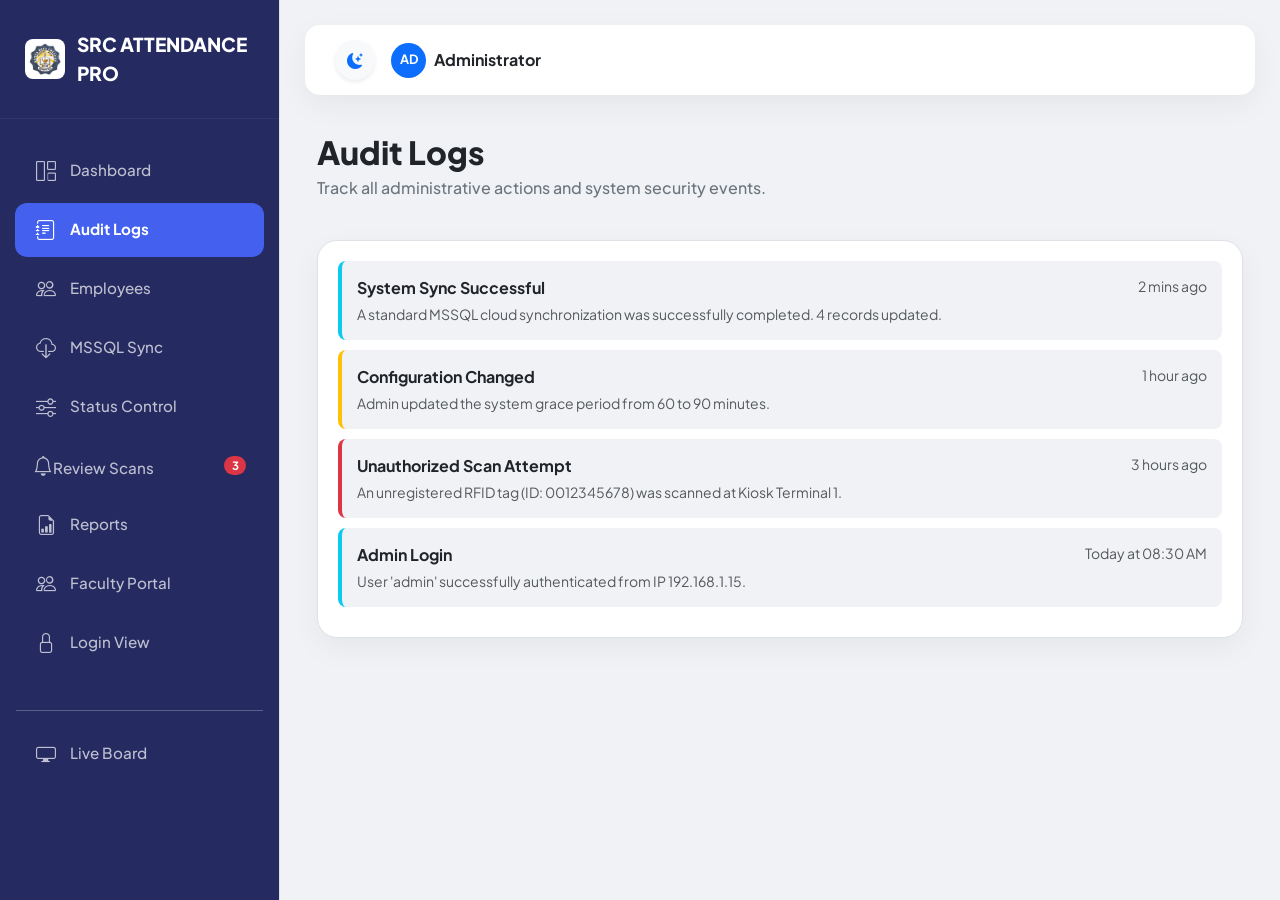
==== admin-audit.html @ 251c7570 "Complete static demo implementation for Admin and Faculty perspectives" ====
<!DOCTYPE html>
<html lang="en" data-theme="light">
<head>
    <meta charset="UTF-8">
    <meta name="viewport" content="width=device-width, initial-scale=1.0">
    <title>Audit Logs | SRC Attendance Pro</title>
    <link href="https://cdn.jsdelivr.net/npm/bootstrap@5.3.0/dist/css/bootstrap.min.css" rel="stylesheet">
    <link rel="stylesheet" href="https://cdn.jsdelivr.net/npm/bootstrap-icons@1.11.0/font/bootstrap-icons.css">
    <link href="https://fonts.googleapis.com/css2?family=Plus+Jakarta+Sans:wght@400;500;600;700;800&display=swap" rel="stylesheet">
    <link rel="stylesheet" href="css/demo-style.css">
    <script src="https://code.jquery.com/jquery-3.6.0.min.js"></script>
    <style>
        .log-container {
            background: var(--bg-card);
            border-radius: 20px;
            padding: 20px;
            border: 1px solid var(--border-color);
            box-shadow: var(--card-shadow);
        }
        .log-entry { border-left: 4px solid var(--primary); padding: 15px; margin-bottom: 10px; background: var(--bg-body); border-radius: 8px; }
        .log-entry.warn { border-left-color: var(--warning); }
        .log-entry.err { border-left-color: var(--danger); }
        .log-entry.info { border-left-color: var(--info); }
    </style>
</head>
<body>

    <aside id="sidebar">
        <div class="sidebar-brand">
            <img src="assets/logo.jpg" alt="Logo" class="sidebar-logo">
            <span>SRC ATTENDANCE PRO</span>
        </div>
        <nav class="nav-menu">
            <div class="nav-item"><a href="index.html" class="nav-link"><i class="bi bi-grid-1x2"></i><span>Dashboard</span></a></div>
            <div class="nav-item"><a href="admin-audit.html" class="nav-link active"><i class="bi bi-journal-text"></i><span>Audit Logs</span></a></div>
            <div class="nav-item"><a href="admin-employees.html" class="nav-link"><i class="bi bi-people"></i><span>Employees</span></a></div>
            <div class="nav-item"><a href="admin-sync.html" class="nav-link"><i class="bi bi-cloud-download"></i><span>MSSQL Sync</span></a></div>
            <div class="nav-item"><a href="admin-status.html" class="nav-link"><i class="bi bi-sliders"></i><span>Status Control</span></a></div>
            <div class="nav-item"><a href="admin-review.html" class="nav-link d-flex justify-content-between align-items-center"><div><i class="bi bi-bell"></i><span>Review Scans</span></div><span class="badge bg-danger rounded-pill">3</span></a></div>
            <div class="nav-item"><a href="admin-reports.html" class="nav-link"><i class="bi bi-file-earmark-bar-graph"></i><span>Reports</span></a></div>
            <div class="nav-item"><a href="faculty.html" class="nav-link"><i class="bi bi-people"></i><span>Faculty Portal</span></a></div>
            <div class="nav-item"><a href="login.html" class="nav-link"><i class="bi bi-lock"></i><span>Login View</span></a></div>
            <div class="mt-auto py-4"><hr class="mx-3 opacity-25"><div class="nav-item"><a href="live.html" class="nav-link"><i class="bi bi-display"></i><span>Live Board</span></a></div></div>
        </nav>
    </aside>

    <div id="content">
        <div class="top-navbar">
            <button id="sidebarToggle" class="btn btn-light d-lg-none"><i class="bi bi-list"></i></button>
            <div class="d-flex align-items-center gap-3">
                <button id="theme-toggle" class="btn btn-light rounded-circle p-2 shadow-sm" style="width: 40px; height: 40px;"><i class="bi bi-moon-stars-fill text-primary"></i></button>
                <div class="dropdown">
                    <a href="#" class="d-flex align-items-center text-decoration-none">
                        <div class="bg-primary text-white rounded-circle me-2 d-flex align-items-center justify-content-center" style="width: 35px; height: 35px; font-weight: 700; font-size: 0.8rem;">AD</div>
                        <span class="fw-bold text-dark">Administrator</span>
                    </a>
                </div>
            </div>
        </div>

        <div class="container-fluid py-2">
            <div class="welcome-section">
                <h1>Audit Logs</h1>
                <p>Track all administrative actions and system security events.</p>
            </div>

            <div class="log-container">
                <div class="log-entry info">
                    <div class="d-flex justify-content-between mb-1">
                        <span class="fw-bold">System Sync Successful</span>
                        <span class="small text-muted">2 mins ago</span>
                    </div>
                    <p class="small mb-0 text-muted">A standard MSSQL cloud synchronization was successfully completed. 4 records updated.</p>
                </div>
                <div class="log-entry warn">
                    <div class="d-flex justify-content-between mb-1">
                        <span class="fw-bold">Configuration Changed</span>
                        <span class="small text-muted">1 hour ago</span>
                    </div>
                    <p class="small mb-0 text-muted">Admin updated the system grace period from 60 to 90 minutes.</p>
                </div>
                <div class="log-entry err">
                    <div class="d-flex justify-content-between mb-1">
                        <span class="fw-bold">Unauthorized Scan Attempt</span>
                        <span class="small text-muted">3 hours ago</span>
                    </div>
                    <p class="small mb-0 text-muted">An unregistered RFID tag (ID: 0012345678) was scanned at Kiosk Terminal 1.</p>
                </div>
                <div class="log-entry info">
                    <div class="d-flex justify-content-between mb-1">
                        <span class="fw-bold">Admin Login</span>
                        <span class="small text-muted">Today at 08:30 AM</span>
                    </div>
                    <p class="small mb-0 text-muted">User 'admin' successfully authenticated from IP 192.168.1.15.</p>
                </div>
            </div>
        </div>
    </div>

    <script src="https://cdn.jsdelivr.net/npm/bootstrap@5.3.0/dist/js/bootstrap.bundle.min.js"></script>
    <script>
        $(document).ready(function() {
            $('#sidebarToggle').click(function() { $('#sidebar').toggleClass('show'); });
            $('#theme-toggle').click(function() {
                const body = $('html');
                if (body.attr('data-theme') === 'light') body.attr('data-theme', 'dark');
                else body.attr('data-theme', 'light');
            });
        });
    </script>
</body>
</html>
---- css/demo-style.css ----
:root {
    --primary: #4361ee;
    --primary-light: #4895ef;
    --secondary: #3f37c9;
    --success: #198754;
    --danger: #dc3545;
    --warning: #ffc107;
    --info: #0dcaf0;
    --dark: #212529;
    --light: #f8f9fa;
    --sidebar-width: 280px;
    --sidebar-collapsed-width: 80px;
    --glass-bg: rgba(255, 255, 255, 0.95);
    --card-shadow: 0 10px 30px rgba(0, 0, 0, 0.05);

    /* Theme Variables */
    --bg-body: #f0f2f5;
    --bg-card: #ffffff;
    --text-main: #212529;
    --text-muted: #6c757d;
    --border-color: #dee2e6;
    --topbar-bg: #ffffff;
    --sidebar-bg: #252b61;
}

[data-theme="dark"] {
    --bg-body: #0f172a;
    --bg-card: #1e293b;
    --text-main: #f8fafc;
    --text-muted: #94a3b8;
    --border-color: #334155;
    --topbar-bg: #1e293b;
    --sidebar-bg: #020617;
    --card-shadow: 0 10px 30px rgba(0, 0, 0, 0.3);
    --light: #334155;
    --dark: #f8fafc;
}

* {
    margin: 0;
    padding: 0;
    box-sizing: border-box;
}

body {
    font-family: 'Inter', 'Plus Jakarta Sans', sans-serif;
    background-color: var(--bg-body);
    color: var(--text-main);
    min-height: 100vh;
}

/* Sidebar */
#sidebar {
    width: var(--sidebar-width);
    height: 100vh;
    position: fixed;
    left: 0;
    top: 0;
    background: var(--sidebar-bg);
    color: white;
    z-index: 1000;
    display: flex;
    flex-direction: column;
    border-right: 1px solid var(--border-color);
}

.sidebar-brand {
    padding: 30px 25px;
    font-size: 1.2rem;
    font-weight: 800;
    display: flex;
    align-items: center;
    gap: 12px;
    border-bottom: 1px solid rgba(255, 255, 255, 0.05);
}

.sidebar-logo {
    width: 40px;
    height: 40px;
    object-fit: contain;
    border-radius: 8px;
    background: white;
    padding: 4px;
}

.nav-menu {
    padding: 20px 0;
    flex: 1;
    overflow-y: auto;
}

.nav-item {
    padding: 0 15px;
    margin-top: 5px;
}

.nav-link {
    display: flex;
    align-items: center;
    gap: 12px;
    padding: 12px 18px;
    color: rgba(255, 255, 255, 0.7);
    text-decoration: none;
    border-radius: 12px;
    font-size: 0.95rem;
    font-weight: 500;
    transition: all 0.2s;
}

.nav-link i {
    font-size: 1.25rem;
    width: 25px;
    text-align: center;
}

.nav-link:hover {
    background: rgba(255, 255, 255, 0.05);
    color: white;
}

.nav-link.active {
    background: var(--primary) !important;
    color: white !important;
    font-weight: 700;
}

/* Content */
#content {
    margin-left: var(--sidebar-width);
    padding: 25px;
    min-height: 100vh;
}

.top-navbar {
    background: var(--topbar-bg);
    padding: 15px 30px;
    border-radius: 15px;
    margin-bottom: 30px;
    display: flex;
    justify-content: space-between;
    align-items: center;
    box-shadow: var(--card-shadow);
}

.welcome-section {
    margin-bottom: 40px;
}

.welcome-section h1 {
    font-weight: 800;
    font-size: 2rem;
    margin-bottom: 5px;
}

.welcome-section p {
    color: var(--text-muted);
    font-weight: 500;
}

/* Stat Cards */
.stats-grid {
    display: grid;
    grid-template-columns: repeat(auto-fit, minmax(260px, 1fr));
    gap: 20px;
    margin-bottom: 30px;
}

.stat-card {
    background: var(--bg-card);
    padding: 24px;
    border-radius: 24px;
    box-shadow: var(--card-shadow);
    border: 1px solid var(--border-color);
    position: relative;
    overflow: hidden;
    transition: transform 0.3s cubic-bezier(0.34, 1.56, 0.64, 1);
    text-decoration: none;
    color: inherit;
}

.stat-card:hover { transform: translateY(-8px); }

.stat-icon-box {
    width: 48px;
    height: 48px;
    border-radius: 14px;
    display: flex;
    align-items: center;
    justify-content: center;
    font-size: 1.5rem;
    margin-bottom: 12px;
}

.stat-label {
    font-size: .875rem;
    font-weight: 600;
    color: var(--text-muted);
    text-transform: uppercase;
    letter-spacing: .05em;
}

.stat-number {
    font-size: 2.25rem;
    font-weight: 800;
    margin-top: 4px;
}

.stat-bg-icon {
    position: absolute;
    right: -10px;
    bottom: -15px;
    font-size: 6rem;
    opacity: .03;
    transform: rotate(-15deg);
    pointer-events: none;
}

/* Accents */
.accent-primary   .stat-icon-box { background: rgba(67, 97, 238, 0.1); color: var(--primary); }
.accent-success   .stat-icon-box { background: rgba(25, 135, 84, 0.1); color: var(--success); }
.accent-danger    .stat-icon-box { background: rgba(220, 53, 69, 0.1); color: var(--danger); }
.accent-warning   .stat-icon-box { background: rgba(255, 193, 7, 0.1); color: #9a6d00; }
.accent-info      .stat-icon-box { background: rgba(13, 202, 240, 0.1); color: var(--info); }
.accent-secondary .stat-icon-box { background: rgba(108, 117, 125, 0.1); color: #6c757d; }

/* Bottom Grid */
.bottom-grid {
    display: grid;
    grid-template-columns: 2fr 1fr;
    gap: 24px;
}

.action-card {
    background: var(--bg-card);
    border-radius: 24px;
    padding: 30px;
    border: 1px solid var(--border-color);
    box-shadow: var(--card-shadow);
}

.quick-action-btn {
    background: var(--bg-body);
    border-radius: 20px;
    padding: 24px;
    text-align: center;
    text-decoration: none;
    color: var(--text-main);
    font-weight: 700;
    transition: all 0.3s;
    display: flex;
    flex-direction: column;
    align-items: center;
    gap: 12px;
}

.quick-action-btn:hover {
    background: var(--bg-card);
    transform: translateY(-4px);
    color: var(--primary);
    box-shadow: var(--card-shadow);
}

.quick-action-btn i { font-size: 1.75rem; }

/* TV Styles (Exact Replica) */
.tv-summary {
    display: flex;
    justify-content: center;
    padding: 15px;
    background: #151b23;
    gap: 15px;
    border-bottom: 2px solid #30363d;
}

.tv-grid {
    display: grid;
    grid-template-columns: repeat(20, 1fr);
    grid-template-rows: repeat(4, 1fr);
    gap: 6px;
    padding: 15px;
    background: #0d1117;
    height: calc(100vh - 160px);
}

.tv-card {
    background: #151b23;
    border: 1px solid #30363d;
    border-radius: 10px;
    padding: 6px 4px;
    display: flex;
    flex-direction: column;
    align-items: center;
    position: relative;
    transition: transform 0.2s, box-shadow 0.2s;
}

.tv-card:hover { transform: translateY(-3px); z-index: 100; box-shadow: 0 8px 28px rgba(0,0,0,0.5); }

.tv-card::before {
    content: '';
    position: absolute;
    top: 0; left: 0; right: 0; height: 4px;
    background: #cbd5e1;
}

.tv-card.status-in::before { background: #22c55e; }
.tv-card.status-out::before { background: #ef4444; }

.tv-profile {
    width: 50px;
    height: 50px;
    border-radius: 50%;
    border: 2px solid #cbd5e1;
    overflow: hidden;
    margin-bottom: 4px;
}

.tv-profile img { width: 100%; height: 100%; object-fit: cover; }

.tv-name { font-size: 0.72rem; font-weight: 800; color: white; line-height: 1.1; margin-bottom: 2px; text-align: center; }
.tv-dept { font-size: 0.45rem; color: #3b82f6; text-transform: uppercase; font-weight: 700; }

.time-popup {
    position: absolute;
    bottom: calc(100% + 10px);
    left: 50%;
    transform: translateX(-50%);
    width: 180px;
    background: #0f172a;
    padding: 12px;
    border-radius: 12px;
    opacity: 0;
    pointer-events: none;
    transition: 0.2s;
    z-index: 1000;
    border: 1px solid rgba(255,255,255,0.1);
}

.tv-card:hover .time-popup { opacity: 1; }

.popup-row { display: flex; justify-content: space-between; padding: 4px 0; border-bottom: 1px solid rgba(255,255,255,0.1); }
.popup-label { font-size: 0.65rem; color: #64748b; font-weight: 700; }
.popup-time { font-size: 0.88rem; font-weight: 800; color: #58a6ff; }

/* Responsive */
@media (max-width: 992px) {
    #sidebar { left: -100%; }
    #content { margin-left: 0; }
    .bottom-grid { grid-template-columns: 1fr; }
}
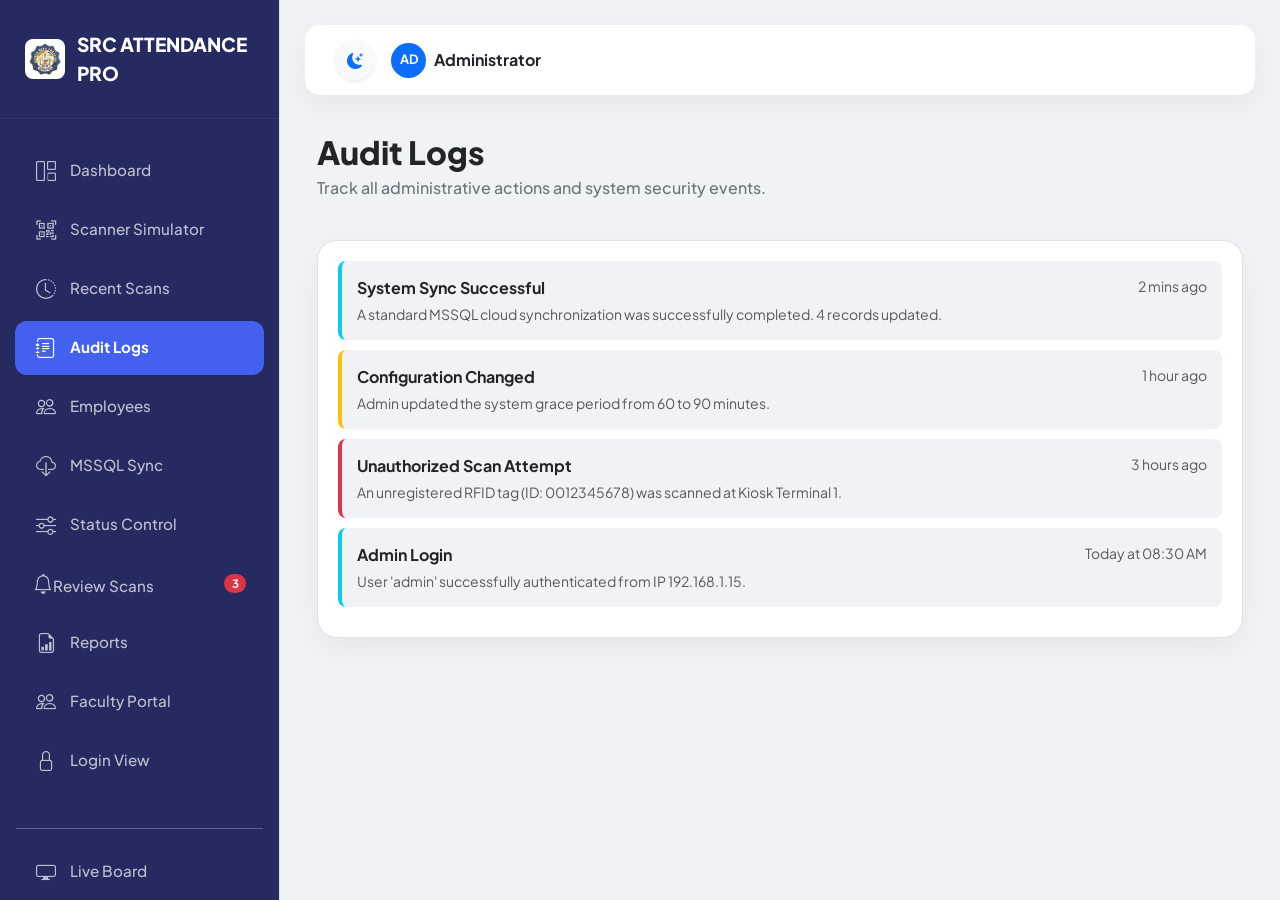
==== commit 8b9aa12b: "Add Scanner Simulator and Recent Scans features for Admin demo" ====
--- a/admin-audit.html
+++ b/admin-audit.html
@@ -32,6 +32,8 @@
         </div>
         <nav class="nav-menu">
             <div class="nav-item"><a href="index.html" class="nav-link"><i class="bi bi-grid-1x2"></i><span>Dashboard</span></a></div>
+            <div class="nav-item"><a href="scanner-simulator.html" class="nav-link"><i class="bi bi-qr-code-scan"></i><span>Scanner Simulator</span></a></div>
+            <div class="nav-item"><a href="recent-scans.html" class="nav-link"><i class="bi bi-clock-history"></i><span>Recent Scans</span></a></div>
             <div class="nav-item"><a href="admin-audit.html" class="nav-link active"><i class="bi bi-journal-text"></i><span>Audit Logs</span></a></div>
             <div class="nav-item"><a href="admin-employees.html" class="nav-link"><i class="bi bi-people"></i><span>Employees</span></a></div>
             <div class="nav-item"><a href="admin-sync.html" class="nav-link"><i class="bi bi-cloud-download"></i><span>MSSQL Sync</span></a></div>
